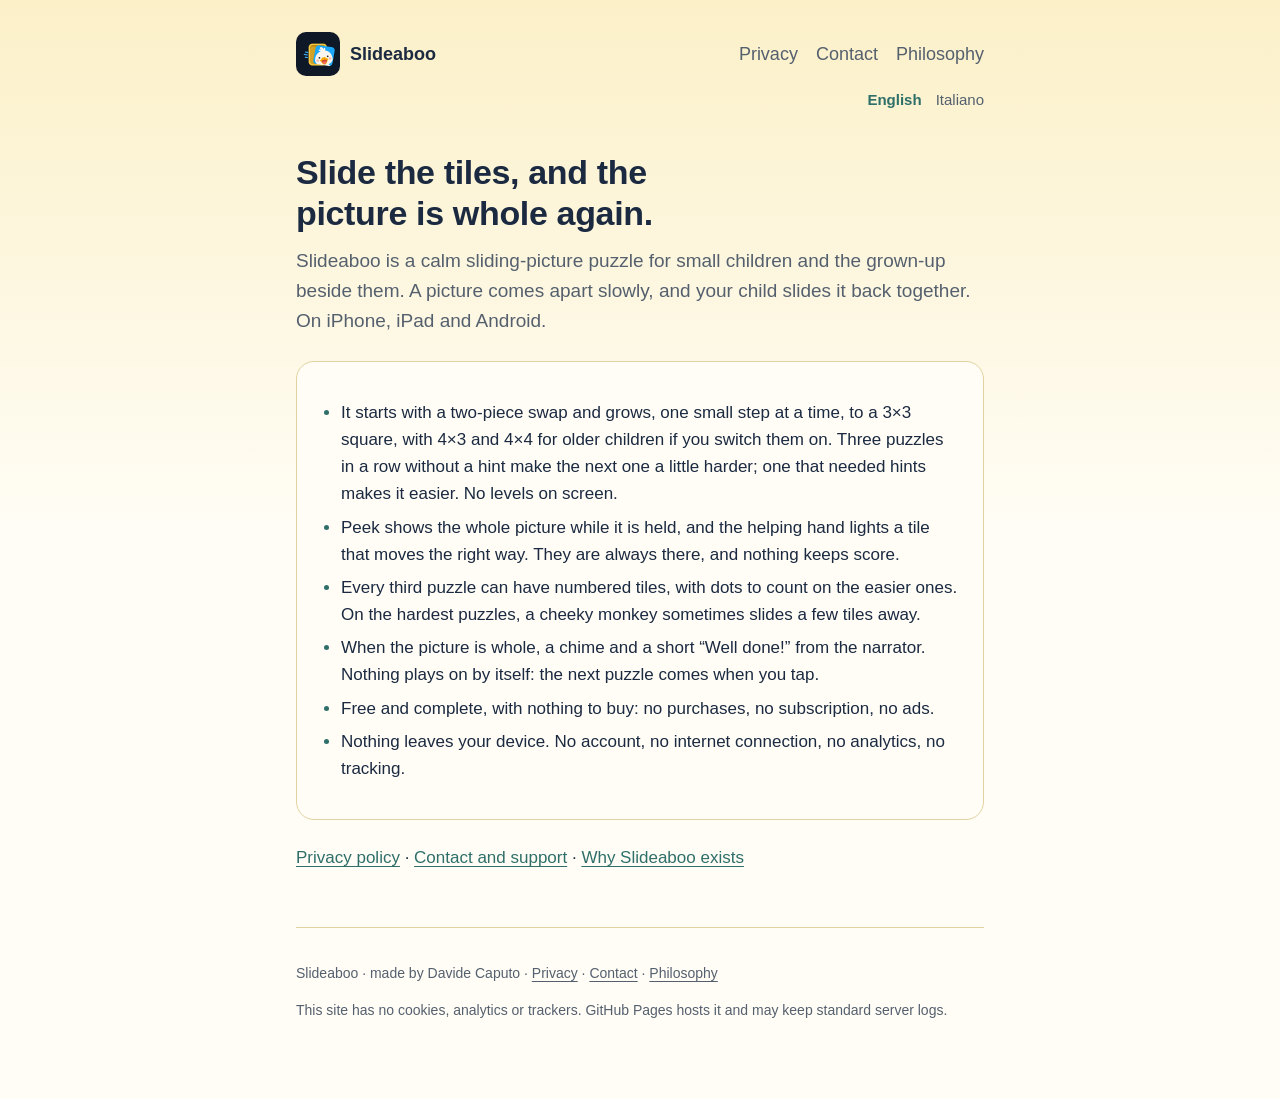
==== index.html @ a09ba146 "feat: home, privacy, contact and philosophy pages in English and Italian Static pages for the Slidea" ====
<!doctype html>
<html lang="en-GB">
<head>
<meta charset="utf-8">
<meta name="viewport" content="width=device-width, initial-scale=1">
<title>Slideaboo</title>
<meta name="description" content="A calm sliding-picture puzzle for toddlers, played together, on iPhone, iPad and Android. Nothing leaves your device and there is nothing to buy.">
<meta name="color-scheme" content="light dark">
<link rel="stylesheet" href="assets/site.css">
<link rel="icon" href="assets/favicon.png" type="image/png">
<link rel="apple-touch-icon" href="assets/apple-touch-icon.png">
</head>
<body>
<div class="wrap">
<header class="site">
  <a href="./"><img class="mark" src="assets/icon.png" alt="" width="44" height="44"><span>Slideaboo</span></a>
  <nav class="site" aria-label="Pages">
    <a href="privacy/">Privacy</a>
    <a href="contact/">Contact</a>
    <a href="philosophy/">Philosophy</a>
  </nav>
  <nav class="langs" aria-label="Languages">
    <a href="" hreflang="en" lang="en" aria-current="true">English</a>
    <a href="it/" hreflang="it" lang="it">Italiano</a>
  </nav>
</header>
<main>
<h1>Slide the tiles, and the picture is whole again.</h1>
<p class="lede">Slideaboo is a calm sliding-picture puzzle for small children and the grown-up beside them. A picture comes apart slowly, and your child slides it back together. On iPhone, iPad and Android.</p>
<div class="card summary">
  <ul>
    <li>It starts with a two-piece swap and grows, one small step at a time, to a 3×3 square, with 4×3 and 4×4 for older children if you switch them on. Three puzzles in a row without a hint make the next one a little harder; one that needed hints makes it easier. No levels on screen.</li>
    <li>Peek shows the whole picture while it is held, and the helping hand lights a tile that moves the right way. They are always there, and nothing keeps score.</li>
    <li>Every third puzzle can have numbered tiles, with dots to count on the easier ones. On the hardest puzzles, a cheeky monkey sometimes slides a few tiles away.</li>
    <li>When the picture is whole, a chime and a short “Well done!” from the narrator. Nothing plays on by itself: the next puzzle comes when you tap.</li>
    <li>Free and complete, with nothing to buy: no purchases, no subscription, no ads.</li>
    <li>Nothing leaves your device. No account, no internet connection, no analytics, no tracking.</li>
  </ul>
</div>
<p><a href="privacy/">Privacy policy</a> · <a href="contact/">Contact and support</a> · <a href="philosophy/">Why Slideaboo exists</a></p>
</main>
<footer class="site">
  <p>Slideaboo · made by Davide Caputo · <a href="privacy/">Privacy</a> · <a href="contact/">Contact</a> · <a href="philosophy/">Philosophy</a></p>
  <p>This site has no cookies, analytics or trackers. GitHub Pages hosts it and may keep standard server logs.</p>
</footer>
</div>
</body>
</html>
---- assets/site.css ----
/* Slideaboo: the app's own tokens (lib/app/theme.dart) and its butter sky. */
:root {
  --sky-top: #fbf0c8;
  --sky-bottom: #fffdf6;
  --surface: #fffdf6;
  --text: #1b2a41;
  --muted: #55606e;
  --accent: #2f6f69;
  --accent-soft: #e2efec;
  --line: #e3d3a0;
  color-scheme: light;
}
@media (prefers-color-scheme: dark) {
  :root {
    --sky-top: #0f1826;
    --sky-bottom: #16243a;
    --surface: #1a2638;
    --text: #edeff3;
    --muted: #b7c1ce;
    --accent: #8cc7bf;
    --accent-soft: #1d3338;
    --line: #2b3748;
    color-scheme: dark;
  }
}
* { box-sizing: border-box; }
html { -webkit-text-size-adjust: 100%; }
body {
  margin: 0;
  min-height: 100vh;
  background: linear-gradient(180deg, var(--sky-top), var(--sky-bottom) 60%) fixed;
  background-color: var(--sky-bottom);
  color: var(--text);
  font: 17px/1.6 -apple-system, BlinkMacSystemFont, "Segoe UI", Roboto, "Helvetica Neue", Arial, sans-serif;
}
.wrap { max-width: 720px; margin: 0 auto; padding: 32px 16px 64px; }
header.site { display: flex; flex-wrap: wrap; align-items: center; gap: 12px; margin-bottom: 40px; }
header.site a { color: inherit; text-decoration: none; font-weight: 700; font-size: 18px; display: flex; align-items: center; gap: 10px; }
header.site > a { flex: none; }
.mark { width: 44px; height: 44px; flex: none; border-radius: 10px; }
nav.site { margin-left: auto; display: flex; flex-wrap: wrap; justify-content: flex-end; gap: 4px 18px; font-size: 15px; }
nav.site a { color: var(--muted); font-weight: 500; }
nav.site a[aria-current="page"] { color: var(--accent); }
nav.langs { flex-basis: 100%; display: flex; flex-wrap: wrap; justify-content: flex-end; gap: 2px 14px; }
nav.langs a { color: var(--muted); font-size: 15px; font-weight: 500; }
nav.langs a[aria-current] { color: var(--accent); font-weight: 600; }
h1 { font-size: 34px; line-height: 1.2; margin: 0 0 12px; letter-spacing: -0.01em; text-wrap: balance; }
h2 { font-size: 22px; margin: 40px 0 8px; text-wrap: balance; }
h3 { font-size: 18px; margin: 24px 0 4px; }
.lede { font-size: 19px; color: var(--muted); margin-top: 0; }
a { color: var(--accent); text-underline-offset: 3px; }
ul { padding-left: 22px; }
li + li { margin-top: 6px; }
.card {
  background: var(--surface);
  border: 1px solid var(--line);
  border-radius: 18px;
  padding: 20px 22px;
  margin: 24px 0;
}
.card h2:first-child, .card h3:first-child { margin-top: 0; }
.summary li::marker { color: var(--accent); }
.updated { display: inline-block; background: var(--accent-soft); color: var(--accent); border-radius: 999px; padding: 2px 12px; font-size: 14px; font-weight: 600; }
.email { font-size: 20px; font-weight: 600; word-break: break-all; }
.muted { color: var(--muted); }
.closing { text-align: center; color: var(--accent); font-size: 19px; font-weight: 600; margin-top: 32px; }
.table { overflow-x: auto; }
table { border-collapse: collapse; width: 100%; font-size: 15px; }
th, td { text-align: left; vertical-align: top; padding: 10px 12px 10px 0; border-bottom: 1px solid var(--line); }
th { color: var(--muted); font-weight: 600; font-size: 13px; text-transform: uppercase; letter-spacing: 0.04em; }
footer.site { margin-top: 56px; padding-top: 20px; border-top: 1px solid var(--line); font-size: 14px; color: var(--muted); }
footer.site a { color: var(--muted); }
@media (max-width: 480px) {
  h1 { font-size: 28px; }
  nav.site { margin-left: 0; width: 100%; justify-content: flex-start; }
  nav.langs { justify-content: flex-start; }
}
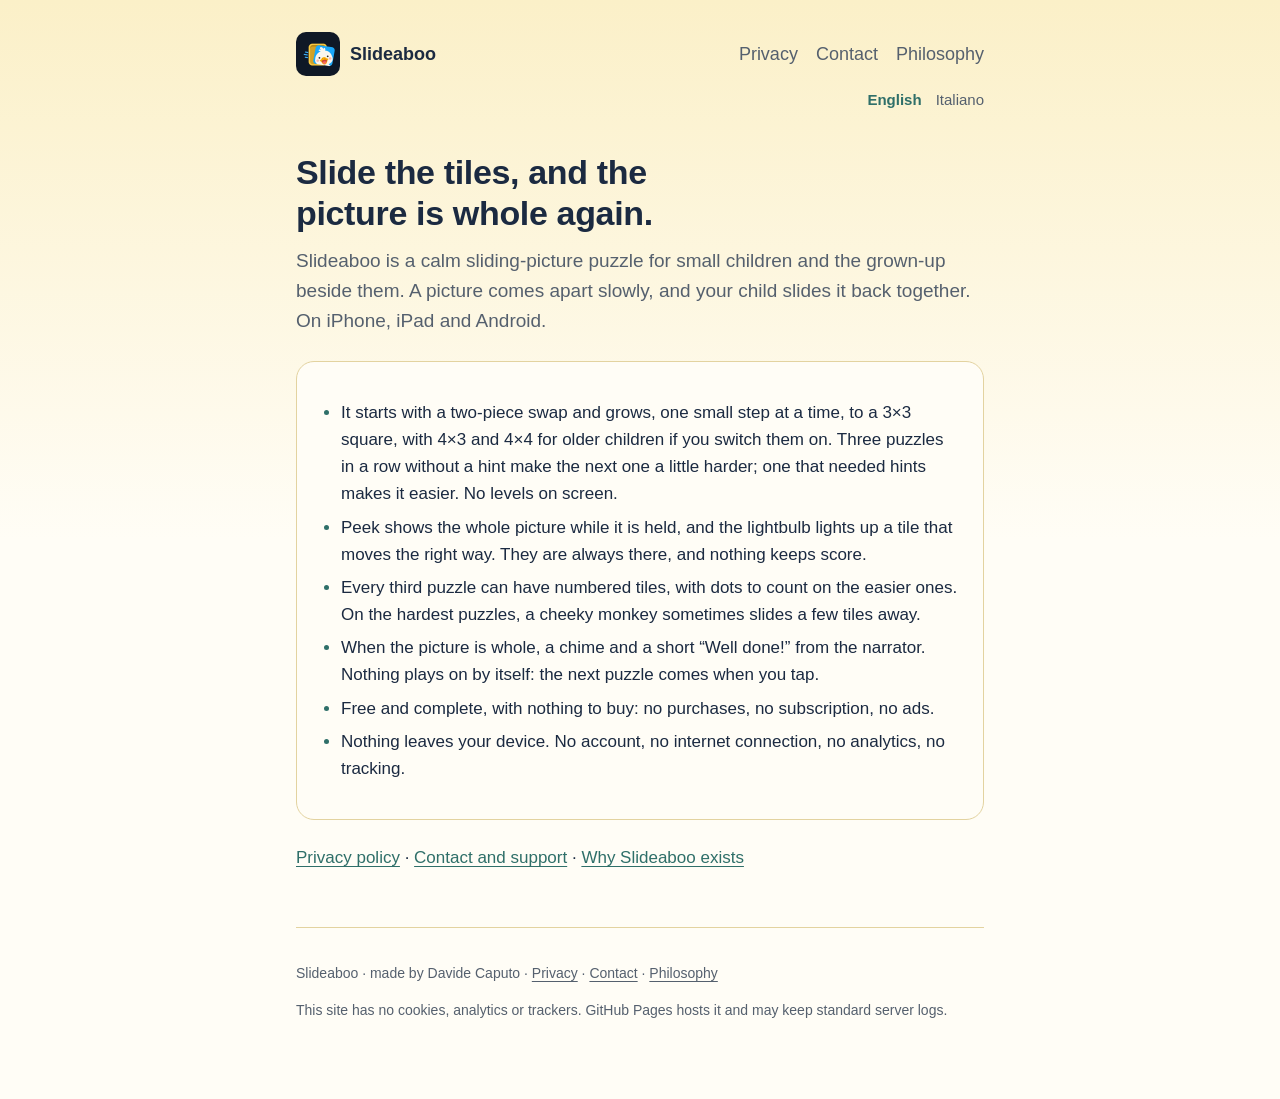
==== commit 739c8c78: "docs: call the hint button a lightbulb, as the app draws it" ====
--- a/index.html
+++ b/index.html
@@ -30,7 +30,7 @@
 <div class="card summary">
   <ul>
     <li>It starts with a two-piece swap and grows, one small step at a time, to a 3×3 square, with 4×3 and 4×4 for older children if you switch them on. Three puzzles in a row without a hint make the next one a little harder; one that needed hints makes it easier. No levels on screen.</li>
-    <li>Peek shows the whole picture while it is held, and the helping hand lights a tile that moves the right way. They are always there, and nothing keeps score.</li>
+    <li>Peek shows the whole picture while it is held, and the lightbulb lights up a tile that moves the right way. They are always there, and nothing keeps score.</li>
     <li>Every third puzzle can have numbered tiles, with dots to count on the easier ones. On the hardest puzzles, a cheeky monkey sometimes slides a few tiles away.</li>
     <li>When the picture is whole, a chime and a short “Well done!” from the narrator. Nothing plays on by itself: the next puzzle comes when you tap.</li>
     <li>Free and complete, with nothing to buy: no purchases, no subscription, no ads.</li>
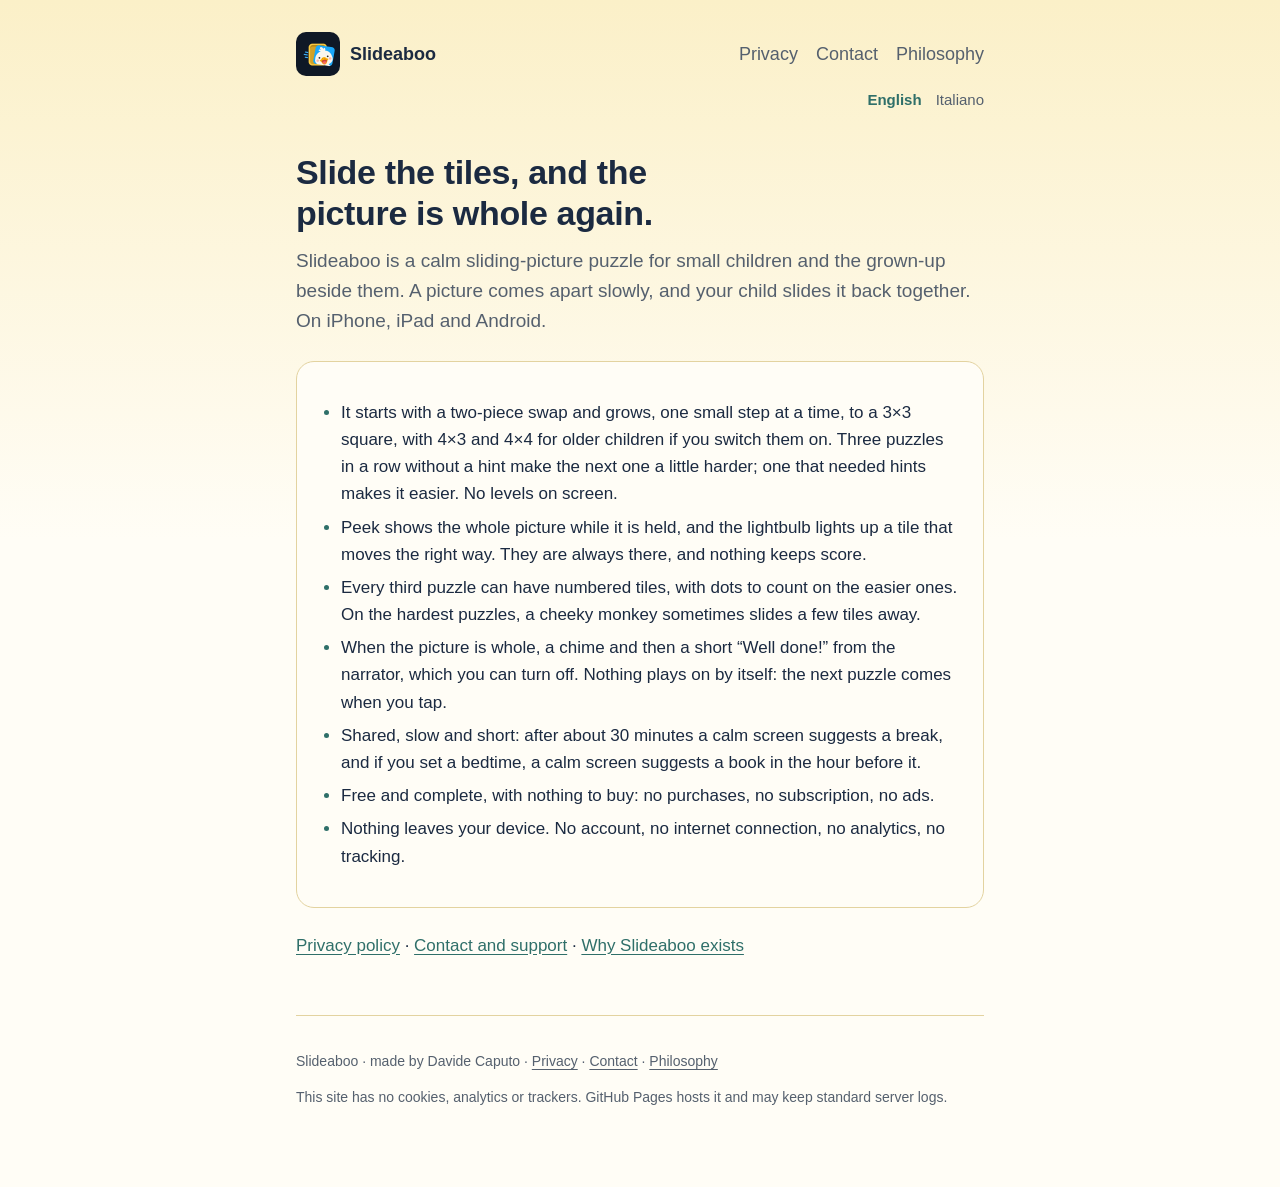
==== commit e407ae60: "docs: store age checks, breaks, bedtime and the voice switch The privacy policy lists the new settin" ====
--- a/index.html
+++ b/index.html
@@ -32,7 +32,8 @@
     <li>It starts with a two-piece swap and grows, one small step at a time, to a 3×3 square, with 4×3 and 4×4 for older children if you switch them on. Three puzzles in a row without a hint make the next one a little harder; one that needed hints makes it easier. No levels on screen.</li>
     <li>Peek shows the whole picture while it is held, and the lightbulb lights up a tile that moves the right way. They are always there, and nothing keeps score.</li>
     <li>Every third puzzle can have numbered tiles, with dots to count on the easier ones. On the hardest puzzles, a cheeky monkey sometimes slides a few tiles away.</li>
-    <li>When the picture is whole, a chime and a short “Well done!” from the narrator. Nothing plays on by itself: the next puzzle comes when you tap.</li>
+    <li>When the picture is whole, a chime and then a short “Well done!” from the narrator, which you can turn off. Nothing plays on by itself: the next puzzle comes when you tap.</li>
+    <li>Shared, slow and short: after about 30 minutes a calm screen suggests a break, and if you set a bedtime, a calm screen suggests a book in the hour before it.</li>
     <li>Free and complete, with nothing to buy: no purchases, no subscription, no ads.</li>
     <li>Nothing leaves your device. No account, no internet connection, no analytics, no tracking.</li>
   </ul>
